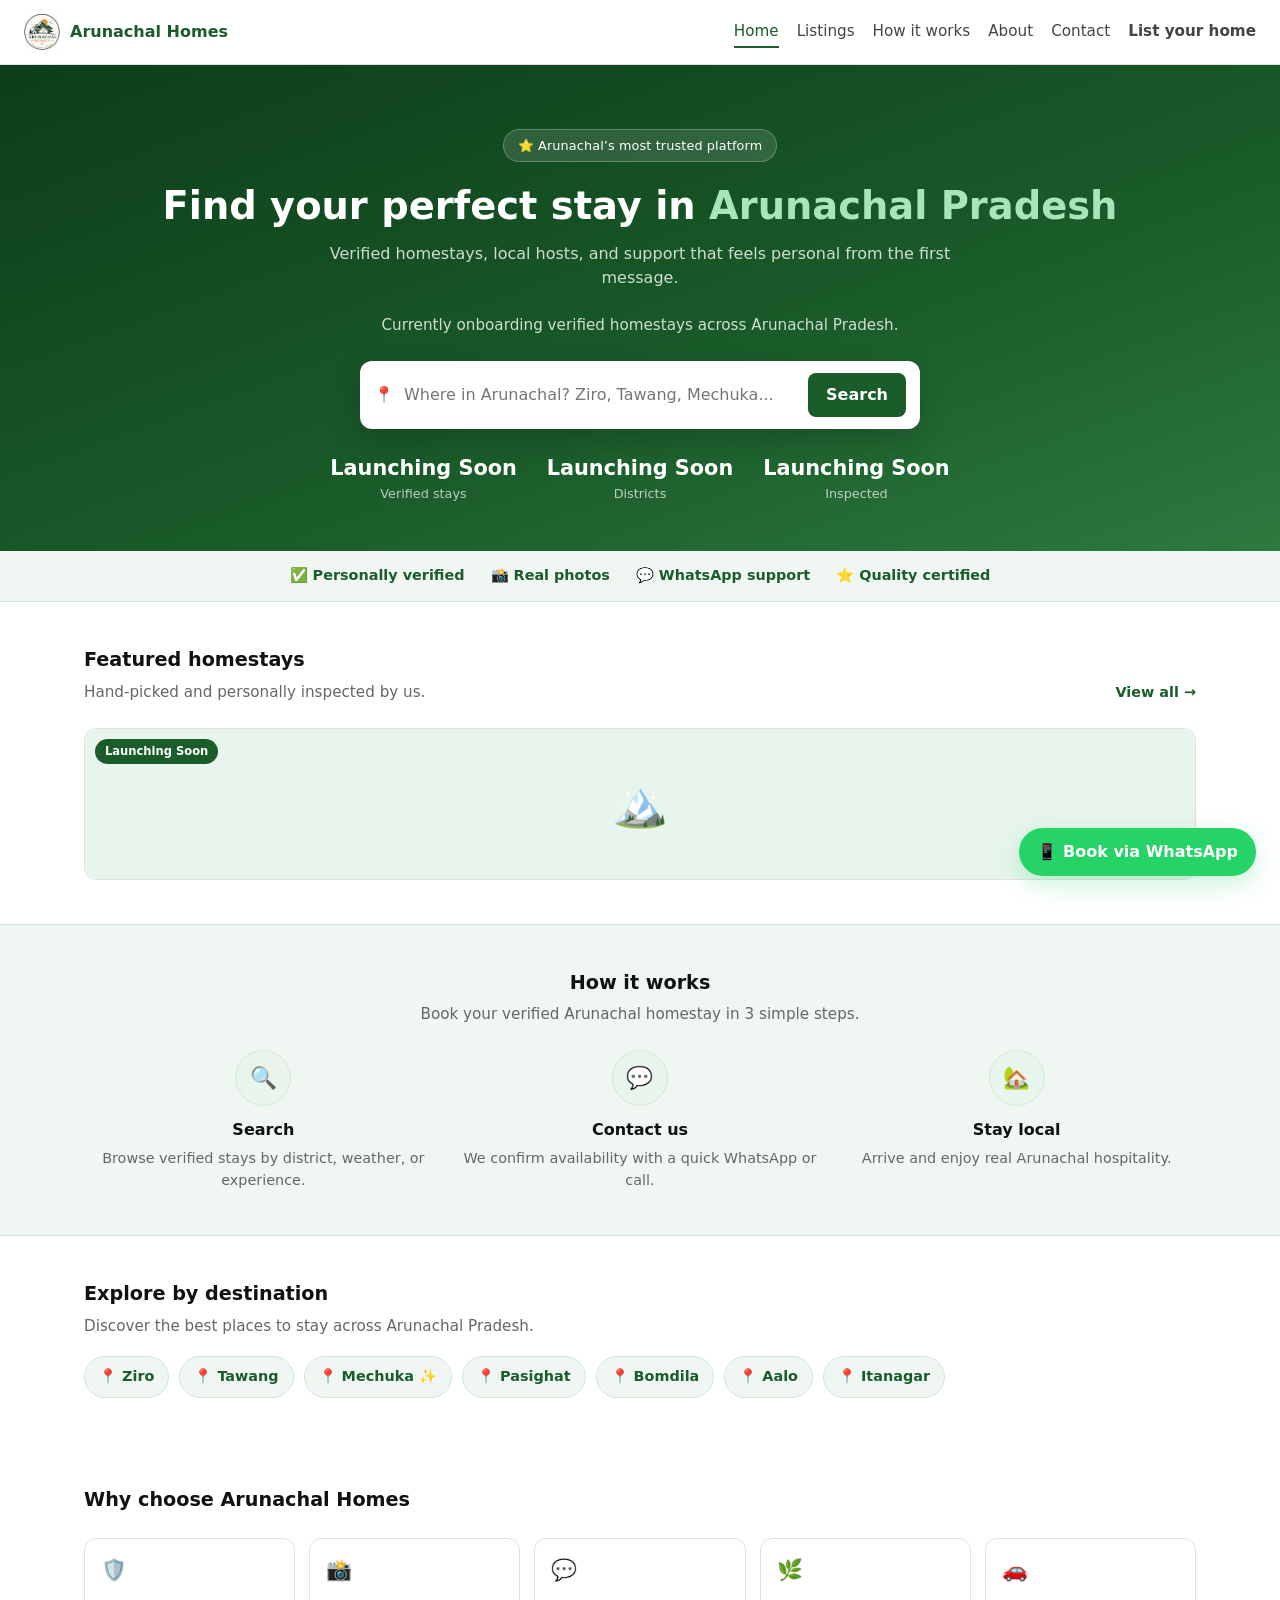
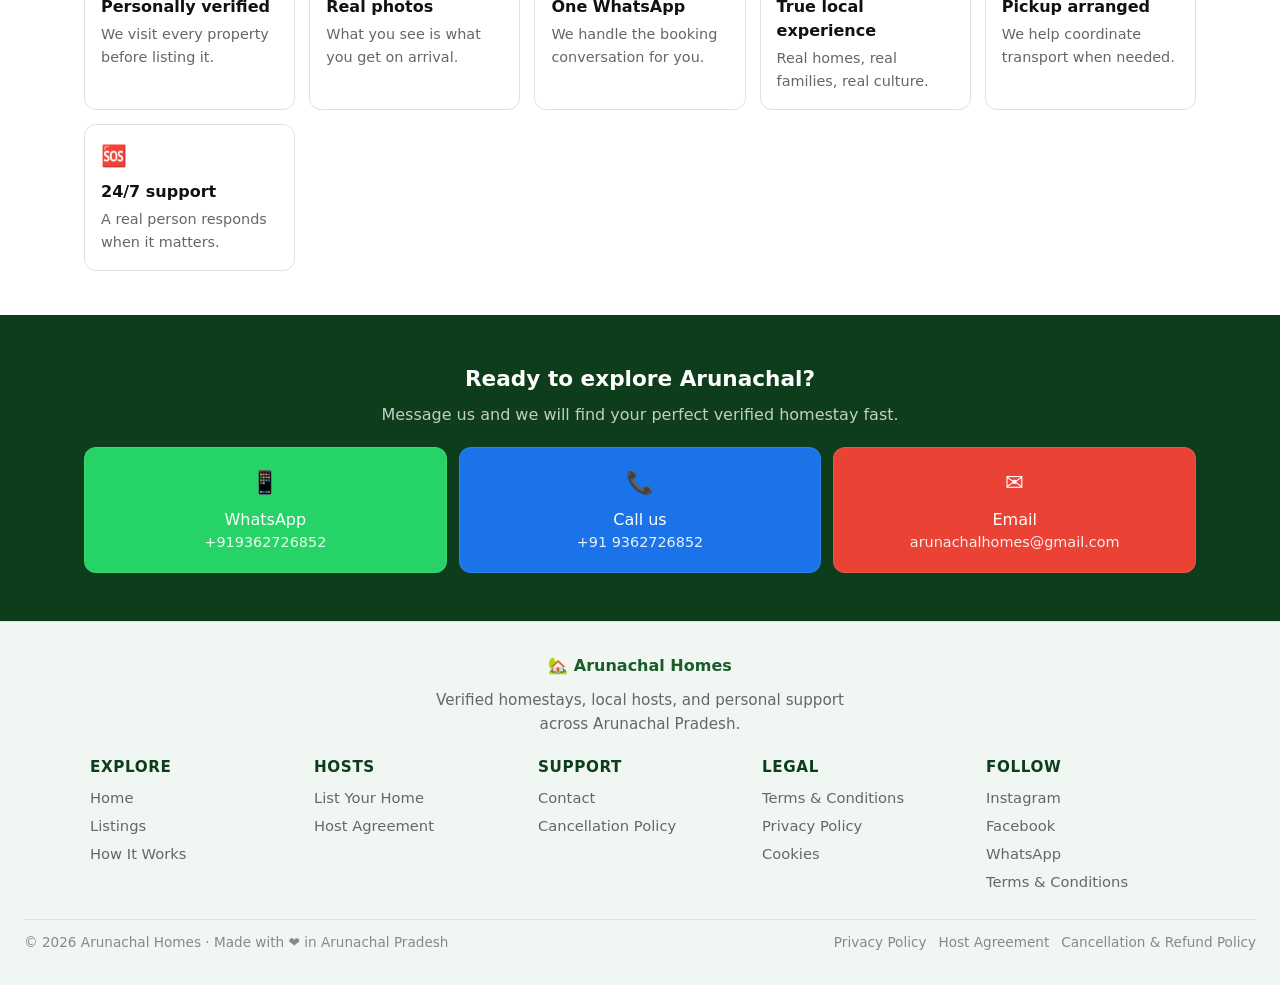
==== index.html @ 608768ac "added static files" ====
<!DOCTYPE html>
<html lang="en">
  <head>
    <meta charset="UTF-8" />
    <meta name="viewport" content="width=device-width, initial-scale=1.0" />
    <title>Arunachal Homes | Verified Homestays</title>
    <meta name="description" content="Find verified homestays across Arunachal Pradesh with real local support." />
    <link rel="stylesheet" href="css/styles.css" />
  </head>
  <body>
    <header class="site-header">
      <a class="nav-logo" href="index.html">
        <img src="assets/icons/logo.jpeg" alt="Arunachal Homes logo" />
        <span>Arunachal Homes</span>
      </a>
      <button class="mobile-nav-toggle" aria-label="Toggle navigation">☰</button>
      <nav class="nav-links">
        <a href="index.html" data-nav-link="home">Home</a>
        <a href="pages/listings.html" data-nav-link="listings">Listings</a>
        <a href="pages/how-it-works.html" data-nav-link="how-it-works">How it works</a>
        <a href="pages/about.html" data-nav-link="about">About</a>
        <a href="pages/contact.html" data-nav-link="contact">Contact</a>
        <a href="pages/list-your-home.html" class="nav-cta">List your home</a>
      </nav>
    </header>

    <button class="float-wa" type="button" onclick="window.open('https://wa.me/9362726852', '_blank', 'noopener,noreferrer')">📱 Book via WhatsApp</button>

    <main>
      <section class="hero">
        <div class="container">
          <div class="hero-badge">⭐ Arunachal’s most trusted platform</div>
          <h1>Find your perfect stay in <span>Arunachal Pradesh</span></h1>
          <p class="hero-tag">Verified homestays, local hosts, and support that feels personal from the first message.</p>
          <p class="hero-tag" style="margin-top:8px; font-size:0.95rem;">Currently onboarding verified homestays across Arunachal Pradesh.</p>
          <div class="hero-search">
            <span>📍</span>
            <input type="text" placeholder="Where in Arunachal? Ziro, Tawang, Mechuka..." />
            <button onclick="window.location.href='pages/listings.html'">Search</button>
          </div>
          <div class="hero-stats">
            <div>
              <div class="hstat-num">Launching Soon</div>
              <div class="hstat-label">Verified stays</div>
            </div>
            <div>
              <div class="hstat-num">Launching Soon</div>
              <div class="hstat-label">Districts</div>
            </div>
            <div>
              <div class="hstat-num">Launching Soon</div>
              <div class="hstat-label">Inspected</div>
            </div>
          </div>
        </div>
      </section>

      <div class="trust-bar">
        <span>✅ Personally verified</span>
        <span>📸 Real photos</span>
        <span>💬 WhatsApp support</span>
        <span>⭐ Quality certified</span>
      </div>

      <section class="section">
        <div class="container">
          <div class="section-head">
            <div>
              <div class="section-title">Featured homestays</div>
              <div class="section-sub">Hand-picked and personally inspected by us.</div>
            </div>
            <a class="section-link" href="pages/listings.html">View all →</a>
          </div>
          <div class="listings-grid">
            <article class="listing-card">
              <div class="listing-image">🏔️<div class="listing-badge">Launching Soon</div>
              <!-- <div class="listing-price">₹1,200/night</div></div>
              <div class="listing-body">
                <div class="listing-name">Ziro Homestay</div> -->
                <!-- <div class="listing-loc">📍 Ziro, Lower Subansiri</div>
                <div class="listing-tags"><span class="listing-tag">Mountain view</span><span class="listing-tag">Meals</span><span class="listing-tag">Double bed</span></div>
                <div class="listing-footer"><div class="listing-rating">⭐ 4.8 (12)</div><button class="wa-btn">WhatsApp</button></div> -->
              </div>
            </article>
            <!-- ***  As you List homestays , open the remaining Cards ***  -->
            <!-- <article class="listing-card">
              <div class="listing-image">🛕<div class="listing-badge">Verified</div><div class="listing-price">₹1,500/night</div></div>
              <div class="listing-body">
                <div class="listing-name">Tawang Heritage Stay</div>
                <div class="listing-loc">📍 Tawang</div>
                <div class="listing-tags"><span class="listing-tag">Monastery view</span><span class="listing-tag">Local cuisine</span></div>
                <div class="listing-footer"><div class="listing-rating">⭐ 4.9 (8)</div><button class="wa-btn">WhatsApp</button></div>
              </div>
            </article>
            <article class="listing-card">
              <div class="listing-image">🌿<div class="listing-badge">Verified</div><div class="listing-price">₹900/night</div></div>
              <div class="listing-body">
                <div class="listing-name">Mechuka Heaven Stay</div>
                <div class="listing-loc">📍 Mechuka, West Siang</div>
                <div class="listing-tags"><span class="listing-tag">Heaven scenery</span><span class="listing-tag">Snow possible</span><span class="listing-tag">Floor sleeping</span></div>
                <div class="listing-footer"><div class="listing-rating">⭐ 5.0 (4)</div><button class="wa-btn">WhatsApp</button></div>
              </div>
            </article> -->
          </div>
        </div>
      </section>

      <section class="how-section">
        <div class="container">
          <div class="section-head" style="justify-content:center; text-align:center;">
            <div>
              <div class="section-title">How it works</div>
              <div class="section-sub">Book your verified Arunachal homestay in 3 simple steps.</div>
            </div>
          </div>
          <div class="how-steps">
            <div class="how-step">
              <div class="how-icon">🔍</div>
              <div class="how-title">Search</div>
              <div class="how-desc">Browse verified stays by district, weather, or experience.</div>
            </div>
            <div class="how-step">
              <div class="how-icon">💬</div>
              <div class="how-title">Contact us</div>
              <div class="how-desc">We confirm availability with a quick WhatsApp or call.</div>
            </div>
            <div class="how-step">
              <div class="how-icon">🏡</div>
              <div class="how-title">Stay local</div>
              <div class="how-desc">Arrive and enjoy real Arunachal hospitality.</div>
            </div>
          </div>
        </div>
      </section>

      <section class="section">
        <div class="container">
          <div class="section-title">Explore by destination</div>
          <div class="section-sub">Discover the best places to stay across Arunachal Pradesh.</div>
          <div class="dest-pills">
            <a class="dest-pill" href="pages/listings.html">📍 Ziro</a>
            <a class="dest-pill" href="pages/listings.html">📍 Tawang</a>
            <a class="dest-pill" href="pages/listings.html">📍 Mechuka ✨</a>
            <a class="dest-pill" href="pages/listings.html">📍 Pasighat</a>
            <a class="dest-pill" href="pages/listings.html">📍 Bomdila</a>
            <a class="dest-pill" href="pages/listings.html">📍 Aalo</a>
            <a class="dest-pill" href="pages/listings.html">📍 Itanagar</a>
          </div>
        </div>
      </section>

      <section class="section">
        <div class="container">
          <div class="section-title">Why choose Arunachal Homes</div>
          <div class="why-grid">
            <div class="why-card"><div class="why-icon">🛡️</div><div class="why-title">Personally verified</div><div class="why-desc">We visit every property before listing it.</div></div>
            <div class="why-card"><div class="why-icon">📸</div><div class="why-title">Real photos</div><div class="why-desc">What you see is what you get on arrival.</div></div>
            <div class="why-card"><div class="why-icon">💬</div><div class="why-title">One WhatsApp</div><div class="why-desc">We handle the booking conversation for you.</div></div>
            <div class="why-card"><div class="why-icon">🌿</div><div class="why-title">True local experience</div><div class="why-desc">Real homes, real families, real culture.</div></div>
            <div class="why-card"><div class="why-icon">🚗</div><div class="why-title">Pickup arranged</div><div class="why-desc">We help coordinate transport when needed.</div></div>
            <div class="why-card"><div class="why-icon">🆘</div><div class="why-title">24/7 support</div><div class="why-desc">A real person responds when it matters.</div></div>
          </div>
        </div>
      </section>

      <section class="contact-cta">
        <div class="container">
          <h2>Ready to explore Arunachal?</h2>
          <p>Message us and we will find your perfect verified homestay fast.</p>
          <div class="contact-grid">
            <div class="contact-card wa"><div class="contact-icon">📱</div><div class="contact-name">WhatsApp</div><div class="contact-handle">+919362726852</div></div>
            <div class="contact-card call"><div class="contact-icon">📞</div><div class="contact-name">Call us</div><div class="contact-handle">+91 9362726852</div></div>
            <div class="contact-card email"><div class="contact-icon">✉️</div><div class="contact-name">Email</div><div class="contact-handle">arunachalhomes@gmail.com</div></div>
          </div>
        </div>
      </section>
    </main>

    <footer class="site-footer">
      <div class="footer-brand">
        <div class="footer-logo">🏡 Arunachal Homes</div>
        <p>Verified homestays, local hosts, and personal support across Arunachal Pradesh.</p>
      </div>
      <div class="footer-columns">
        <div class="footer-column">
          <h4>Explore</h4>
          <a href="index.html">Home</a>
          <a href="pages/listings.html">Listings</a>
          <a href="pages/how-it-works.html">How It Works</a>
        </div>
        <div class="footer-column">
          <h4>Hosts</h4>
          <a id="white-Text" href="pages/list-your-home.html">List Your Home</a>
          <a href="pages/terms-and-conditions.html#host-agreement">Host Agreement</a>
        </div>
        <div class="footer-column">
          <h4>Support</h4>
          <a href="pages/contact.html">Contact</a>
          <a href="pages/terms-and-conditions.html#cancellation-refund-policy">Cancellation Policy</a>
        </div>
        <div class="footer-column">
          <h4>Legal</h4>
          <a href="pages/terms-and-conditions.html#terms-and-conditions">Terms &amp; Conditions</a>
          <a href="pages/terms-and-conditions.html#privacy-policy">Privacy Policy</a>
          <a href="pages/terms-and-conditions.html#cookie-policy">Cookies</a>
        </div>
        <div class="footer-column">
          <h4>Follow</h4>
          <a href="https://www.instagram.com/arunachal_home/" target="_blank" rel="noopener noreferrer">Instagram</a>
          <a href="https://www.facebook.com/profile.php?id=61591777850166" target="_blank" rel="noopener noreferrer">Facebook</a>
          <a href="https://wa.me/9362726852" target="_blank" rel="noopener noreferrer">WhatsApp</a>
          <a href="pages/terms-and-conditions.html#terms-and-conditions">Terms &amp; Conditions</a>
        </div>
      </div>
      <div class="footer-bottom">
        <div class="footer-copy">© 2026 Arunachal Homes · Made with ❤️ in Arunachal Pradesh</div>
        <div class="footer-legal-links">
          <a href="pages/terms-and-conditions.html#privacy-policy">Privacy Policy</a>
          <a href="pages/terms-and-conditions.html#host-agreement">Host Agreement</a>
          <a href="pages/terms-and-conditions.html#cancellation-refund-policy">Cancellation &amp; Refund Policy</a>
        </div>
      </div>
    </footer>

    <script src="js/main.js"></script>
  </body>
</html>
---- css/styles.css ----
:root {
  --green: #1a5c2a;
  --green-dark: #0d3d1a;
  --green-light: #f0f7f2;
  --green-mid: #e8f5ec;
  --green-border: #d0e8d6;
  --white: #fff;
  --gray: #666;
  --gray-light: #f8f8f8;
  --border: #e0e0e0;
  --wa: #25d366;
  --blue: #1a73e8;
  --red: #ea4335;
}

* { box-sizing: border-box; margin: 0; padding: 0; }
body {
  font-family: system-ui, -apple-system, BlinkMacSystemFont, "Segoe UI", sans-serif;
  color: #111;
  background: var(--white);
  line-height: 1.5;
}
a { color: inherit; text-decoration: none; }
img { max-width: 100%; display: block; }
button, input, select, textarea { font: inherit; }

.container { max-width: 1160px; margin: 0 auto; padding: 0 24px; }

.site-header {
  position: sticky;
  top: 0;
  z-index: 100;
  display: flex;
  justify-content: space-between;
  align-items: center;
  padding: 14px 24px;
  background: var(--white);
  border-bottom: 1px solid var(--border);
}
.nav-logo {
  display: flex;
  align-items: center;
  gap: 10px;
  font-size: 1rem;
  font-weight: 600;
  color: var(--green);
}
.nav-logo img { width: 36px; height: 36px; }
.nav-links {
  display: flex;
  align-items: center;
  gap: 18px;
}
.nav-links a {
  padding: 4px 0;
  font-size: 0.95rem;
  color: #444;
  border-bottom: 2px solid transparent;
  transition: all 0.2s ease;
}
.nav-links a:hover,
.nav-links a.active {
  color: var(--green);
  border-bottom-color: var(--green);
}
.nav-cta {
  /* background: var(--green); */
  color: var(--white);
  border: none;
  border-radius: 8px;
  padding: 8px 16px;
  font-weight: 600;
  cursor: pointer;
}
.nav-cta:hover { background: var(--green-dark); }
.mobile-nav-toggle { display: none; background: transparent; border: none; font-size: 1.2rem; color: var(--green); cursor: pointer; }

.float-wa {
  position: fixed;
  bottom: 24px;
  right: 24px;
  z-index: 200;
  display: flex;
  align-items: center;
  gap: 8px;
  padding: 12px 18px;
  border: none;
  border-radius: 999px;
  background: var(--wa);
  color: var(--white);
  font-weight: 600;
  box-shadow: 0 8px 24px rgba(37, 211, 102, 0.25);
  cursor: pointer;
}
.float-wa:hover { background: #1da851; }

.hero {
  padding: 64px 24px 48px;
  text-align: center;
  background: linear-gradient(160deg, #0d3d1a 0%, #1a5c2a 60%, #2d7a3f 100%);
  color: var(--white);
}
.hero-badge {
  display: inline-flex;
  align-items: center;
  gap: 6px;
  margin-bottom: 20px;
  padding: 6px 14px;
  border: 1px solid rgba(255,255,255,0.25);
  border-radius: 999px;
  background: rgba(255,255,255,0.12);
  font-size: 0.8rem;
  letter-spacing: 0.01em;
}
.hero h1 {
  font-size: clamp(1.8rem, 3vw, 2.7rem);
  line-height: 1.25;
  margin-bottom: 12px;
  font-weight: 600;
}
.hero h1 span { color: #a8e6b8; }
.hero-tag { max-width: 680px; margin: 0 auto 24px; font-size: 1rem; color: rgba(255,255,255,0.8); }
.hero-search {
  display: flex;
  align-items: center;
  gap: 10px;
  max-width: 560px;
  margin: 0 auto 24px;
  padding: 12px 14px;
  background: var(--white);
  border-radius: 12px;
  box-shadow: 0 12px 30px rgba(0,0,0,0.16);
}
.hero-search input {
  flex: 1;
  border: none;
  outline: none;
  color: #111;
}
.hero-search button,
.primary-btn,
.submit-btn {
  border: none;
  border-radius: 8px;
  padding: 10px 18px;
  background: var(--green);
  color: var(--white);
  font-weight: 600;
  cursor: pointer;
}
.hero-search button:hover,
.primary-btn:hover,
.submit-btn:hover { background: var(--green-dark); }
.hero-stats {
  display: flex;
  justify-content: center;
  gap: 30px;
  flex-wrap: wrap;
}
.hstat-num { font-size: 1.3rem; font-weight: 600; }
.hstat-label { font-size: 0.8rem; color: rgba(255,255,255,0.7); }

.trust-bar {
  display: flex;
  justify-content: center;
  gap: 26px;
  flex-wrap: wrap;
  padding: 14px 24px;
  background: var(--green-light);
  border-bottom: 1px solid var(--green-border);
  color: var(--green);
  font-size: 0.9rem;
  font-weight: 600;
}

.section { padding: 44px 24px; }
.section-head { display: flex; justify-content: space-between; align-items: end; gap: 16px; margin-bottom: 24px; }
.section-title { font-size: 1.2rem; font-weight: 600; color: #111; }
.section-sub { margin-top: 6px; font-size: 0.95rem; color: var(--gray); }
.section-link { font-size: 0.9rem; color: var(--green); font-weight: 600; cursor: pointer; }

.listings-grid {
  display: grid;
  grid-template-columns: repeat(auto-fit, minmax(240px, 1fr));
  gap: 16px;
}
.listing-card {
  overflow: hidden;
  border: 1px solid var(--border);
  border-radius: 12px;
  background: var(--white);
  transition: transform 0.2s ease, border-color 0.2s ease;
}
.listing-card:hover {
  transform: translateY(-2px);
  border-color: var(--green);
}
.listing-image {
  position: relative;
  display: flex;
  align-items: center;
  justify-content: center;
  height: 150px;
  font-size: 2.8rem;
  background: var(--green-mid);
}
.listing-badge {
  position: absolute;
  top: 10px;
  left: 10px;
  padding: 4px 10px;
  border-radius: 999px;
  background: var(--green);
  color: var(--white);
  font-size: 0.72rem;
  font-weight: 600;
}
.listing-price {
  position: absolute;
  top: 10px;
  right: 10px;
  padding: 4px 10px;
  border-radius: 999px;
  background: rgba(255,255,255,0.95);
  color: var(--green);
  font-size: 0.8rem;
  font-weight: 600;
}
.listing-body { padding: 14px; }
.listing-name { font-weight: 600; margin-bottom: 4px; }
.listing-loc { font-size: 0.9rem; color: var(--gray); margin-bottom: 10px; }
.listing-tags { display: flex; gap: 6px; flex-wrap: wrap; margin-bottom: 12px; }
.listing-tag {
  padding: 3px 10px;
  border-radius: 999px;
  background: var(--green-light);
  color: var(--green);
  font-size: 0.75rem;
}
.listing-footer { display: flex; justify-content: space-between; align-items: center; }
.listing-rating { font-size: 0.9rem; color: #444; }
.wa-btn { border: none; border-radius: 8px; padding: 7px 12px; background: var(--wa); color: var(--white); font-weight: 600; cursor: pointer; }
.wa-btn:hover { background: #1da851; }

.how-section {
  padding: 44px 24px;
  background: var(--green-light);
  border-top: 1px solid var(--green-border);
  border-bottom: 1px solid var(--green-border);
}
.how-steps {
  display: grid;
  grid-template-columns: repeat(auto-fit, minmax(180px, 1fr));
  gap: 18px;
  margin-top: 24px;
}
.how-step { text-align: center; }
.how-icon {
  display: flex;
  align-items: center;
  justify-content: center;
  width: 56px;
  height: 56px;
  margin: 0 auto 12px;
  border-radius: 50%;
  background: var(--green-mid);
  color: var(--green);
  border: 1px solid var(--green-border);
  font-size: 1.35rem;
}
.how-title { font-weight: 600; margin-bottom: 6px; }
.how-desc { font-size: 0.9rem; color: var(--gray); }

.why-grid, .benefits-grid, .values-grid, .contact-cards, .social-grid {
  display: grid;
  grid-template-columns: repeat(auto-fit, minmax(180px, 1fr));
  gap: 14px;
  margin-top: 24px;
}
.why-card, .benefit-card, .value-card, .contact-info-card, .social-card {
  padding: 16px;
  border: 1px solid var(--border);
  border-radius: 12px;
  background: var(--white);
}
.why-icon, .benefit-icon, .value-icon, .contact-info-icon, .social-icon { margin-bottom: 8px; font-size: 1.3rem; color: var(--green); }
.why-title, .benefit-title, .value-title, .contact-info-name, .social-name { font-weight: 600; margin-bottom: 4px; }
.why-desc, .benefit-desc, .value-desc, .contact-info-handle, .social-handle { font-size: 0.9rem; color: var(--gray); line-height: 1.6; }

.dest-pills { display: flex; gap: 10px; flex-wrap: wrap; margin-top: 18px; }
.dest-pill {
  padding: 9px 14px;
  border-radius: 999px;
  background: var(--green-light);
  color: var(--green);
  border: 1px solid var(--green-border);
  font-size: 0.9rem;
  font-weight: 600;
}

.contact-cta {
  padding: 48px 24px;
  background: var(--green-dark);
  color: var(--white);
  text-align: center;
}
.contact-cta h2 { font-size: 1.35rem; margin-bottom: 8px; }
.contact-cta p { max-width: 620px; margin: 0 auto 20px; color: rgba(255,255,255,0.75); }
.contact-grid {
  display: grid;
  grid-template-columns: repeat(auto-fit, minmax(180px, 1fr));
  gap: 12px;
  margin-top: 18px;
}
.contact-card {
  padding: 18px;
  border-radius: 12px;
  border: 1px solid rgba(255,255,255,0.1);
  color: var(--white);
}
.contact-card.wa { background: var(--wa); }
.contact-card.call { background: var(--blue); }
.contact-card.email { background: var(--red); }
.contact-icon { font-size: 1.4rem; margin-bottom: 8px; }
.contact-handle { font-size: 0.9rem; opacity: 0.9; }

.page-hero {
  padding: 48px 24px;
  text-align: center;
  background: linear-gradient(160deg, #0d3d1a 0%, #1a5c2a 60%, #2d7a3f 100%);
  color: var(--white);
}
.page-hero h1 { font-size: clamp(1.7rem, 3vw, 2.2rem); margin-bottom: 10px; }
.page-hero p { max-width: 640px; margin: 0 auto; color: rgba(255,255,255,0.8); }

.page-content { padding: 40px 24px; }

.filters, .form-section, .inquiry-form, .details-card, .about-story, .guarantee-box {
  background: var(--green-light);
  border: 1px solid var(--green-border);
  border-radius: 14px;
  padding: 20px;
}
.filters-grid { display: grid; grid-template-columns: repeat(auto-fit, minmax(190px, 1fr)); gap: 12px; }
.filter-group label { display: block; margin-bottom: 6px; font-size: 0.85rem; color: var(--gray); font-weight: 600; }
.filter-group input,
.filter-group select,
.form-group input,
.form-group select,
.form-group textarea {
  width: 100%;
  padding: 10px 12px;
  border: 1px solid var(--border);
  border-radius: 8px;
  background: var(--white);
  color: #111;
}
.filter-tags { display: flex; gap: 8px; flex-wrap: wrap; margin-top: 12px; }
.filter-tag { padding: 6px 12px; border-radius: 999px; background: var(--white); border: 1px solid var(--border); color: var(--green); font-size: 0.82rem; font-weight: 600; cursor: pointer; }
.filter-tag.active { background: var(--green); color: var(--white); border-color: var(--green); }

.form-row { display: grid; grid-template-columns: repeat(2, minmax(0, 1fr)); gap: 12px; }
.form-group { margin-bottom: 12px; }
.form-group label { display: block; margin-bottom: 6px; font-weight: 600; font-size: 0.9rem; }
.form-group textarea { min-height: 110px; resize: vertical; }
.submit-btn { width: 100%; margin-top: 6px; }

.step-list { display: flex; flex-direction: column; gap: 16px; margin-top: 24px; }
.step-item { display: flex; gap: 14px; padding: 14px 0; border-bottom: 1px solid var(--border); }
.step-item:last-child { border-bottom: none; }
.step-number { display: flex; align-items: center; justify-content: center; width: 34px; height: 34px; border-radius: 50%; background: var(--green); color: var(--white); font-weight: 600; flex-shrink: 0; }
.step-body h3 { font-size: 1rem; margin-bottom: 4px; }
.step-body p { font-size: 0.95rem; color: var(--gray); }

.about-story p { margin-bottom: 14px; font-size: 0.98rem; color: #333; line-height: 1.75; }
.promise-box { margin-top: 24px; background: var(--green-dark); color: var(--white); text-align: center; }
.promise-box p { font-size: 1rem; line-height: 1.7; font-style: italic; }
.promise-box span { display: block; margin-top: 8px; color: rgba(255,255,255,0.72); }

.coming-soon-card {
  position: relative;
  overflow: hidden;
  display: grid;
  grid-template-columns: 1.05fr 1fr;
  gap: 30px 48px;
  margin-top: 36px;
  padding: 42px;
  border-radius: 24px;
  color: var(--white);
  background: linear-gradient(135deg, var(--green-dark), var(--green));
  box-shadow: 0 18px 50px rgba(20, 70, 51, 0.2);
}
.coming-soon-card::after {
  content: "";
  position: absolute;
  width: 240px;
  height: 240px;
  right: -80px;
  top: -110px;
  border: 44px solid rgba(255,255,255,0.06);
  border-radius: 50%;
}
.coming-soon-intro, .coming-soon-features, .coming-soon-note { position: relative; z-index: 1; }
.coming-soon-eyebrow {
  display: inline-block;
  margin-bottom: 12px;
  color: #d9ead2;
  font-size: 0.75rem;
  font-weight: 700;
  letter-spacing: 0.12em;
  text-transform: uppercase;
}
.coming-soon-intro h2 { margin: 0 0 10px; color: var(--white); font-size: clamp(2rem, 4vw, 3rem); }
.coming-soon-intro p { margin: 0; color: rgba(255,255,255,0.78); line-height: 1.7; }
.coming-soon-features {
  display: grid;
  grid-template-columns: 1fr 1fr;
  gap: 10px;
  margin: 0;
  padding: 0;
  list-style: none;
}
.coming-soon-features li {
  display: flex;
  align-items: center;
  gap: 10px;
  padding: 13px;
  border: 1px solid rgba(255,255,255,0.14);
  border-radius: 12px;
  background: rgba(255,255,255,0.08);
  font-size: 0.9rem;
}
.coming-soon-features li span {
  color: #b9dba9;
  font-size: 0.7rem;
  font-weight: 700;
}
.coming-soon-note {
  grid-column: 1 / -1;
  display: flex;
  align-items: center;
  gap: 12px;
  padding-top: 20px;
  border-top: 1px solid rgba(255,255,255,0.16);
}
.coming-soon-note span { color: #c9e7ba; font-size: 1.2rem; }
.coming-soon-note p { margin: 0; color: rgba(255,255,255,0.88); }

.site-footer {
  padding: 32px 24px;
  border-top: 1px solid var(--border);
  background: var(--green-light);
}
.site-footer .footer-brand {
  max-width: 420px;
  margin: 0 auto 20px;
  text-align: center;
}
.site-footer .footer-logo {
  display: inline-flex;
  align-items: center;
  gap: 8px;
  color: var(--green);
  font-weight: 600;
  margin-bottom: 10px;
}
.site-footer .footer-brand p {
  margin: 0;
  color: var(--gray);
  font-size: 0.95rem;
  line-height: 1.6;
}
.site-footer .footer-columns {
  display: grid;
  grid-template-columns: repeat(5, minmax(0, 1fr));
  gap: 20px;
  max-width: 1100px;
  margin: 0 auto 20px;
  text-align: left;
}
.site-footer .footer-column h4 {
  margin: 0 0 8px;
  color: var(--green-dark);
  font-size: 0.95rem;
  text-transform: uppercase;
  letter-spacing: 0.04em;
}
.site-footer .footer-column a {
  display: block;
  margin-bottom: 6px;
  color: var(--gray);
  font-size: 0.92rem;
  text-decoration: none;
}
.site-footer .footer-column a:hover {
  color: var(--green);
}
.site-footer .footer-bottom {
  display: flex;
  justify-content: space-between;
  align-items: center;
  gap: 16px;
  flex-wrap: wrap;
  margin-top: 16px;
  padding-top: 12px;
  border-top: 1px solid rgba(0, 0, 0, 0.08);
  font-size: 0.85rem;
  color: #888;
}
.site-footer .footer-legal-links {
  display: flex;
  gap: 12px;
  flex-wrap: wrap;
}
.site-footer .footer-legal-links a {
  color: #888;
  text-decoration: none;
}

@media (max-width: 768px) {
  .site-header { padding: 12px 16px; flex-wrap: wrap; }
  .mobile-nav-toggle { display: inline-flex; }
  .nav-links {
    display: none;
    width: 100%;
    flex-direction: column;
    align-items: flex-start;
    padding-top: 8px;
    gap: 10px;
  }
  .nav-links.open { display: flex; }
  .nav-cta { width: 100%; text-align: center; }
  .hero-search { flex-direction: column; align-items: stretch; }
  .hero-search button { width: 100%; }
  .section { padding: 34px 16px; }
  .section-head { flex-direction: column; align-items: flex-start; }
  .listings-grid { grid-template-columns: 1fr; }
  .how-steps, .why-grid, .benefits-grid, .values-grid, .contact-cards, .social-grid, .contact-grid, .filters-grid { grid-template-columns: 1fr; }
  .site-footer .footer-columns { grid-template-columns: 1fr 1fr; }
  .form-row { grid-template-columns: 1fr; }
  .coming-soon-card { grid-template-columns: 1fr; padding: 30px 24px; }
  .coming-soon-note { grid-column: 1; }
  .float-wa { left: 16px; right: 16px; justify-content: center; }
}

@media (max-width: 480px) {
  .hero { padding-top: 42px; }
  .page-hero { padding: 36px 16px; }
  .page-content { padding: 32px 16px; }
  .container { padding: 0 16px; }
  .trust-bar { gap: 14px; padding: 12px 16px; }
  .coming-soon-features { grid-template-columns: 1fr; }
}

.white-Text {
  text-decoration-color: var(--white);
}
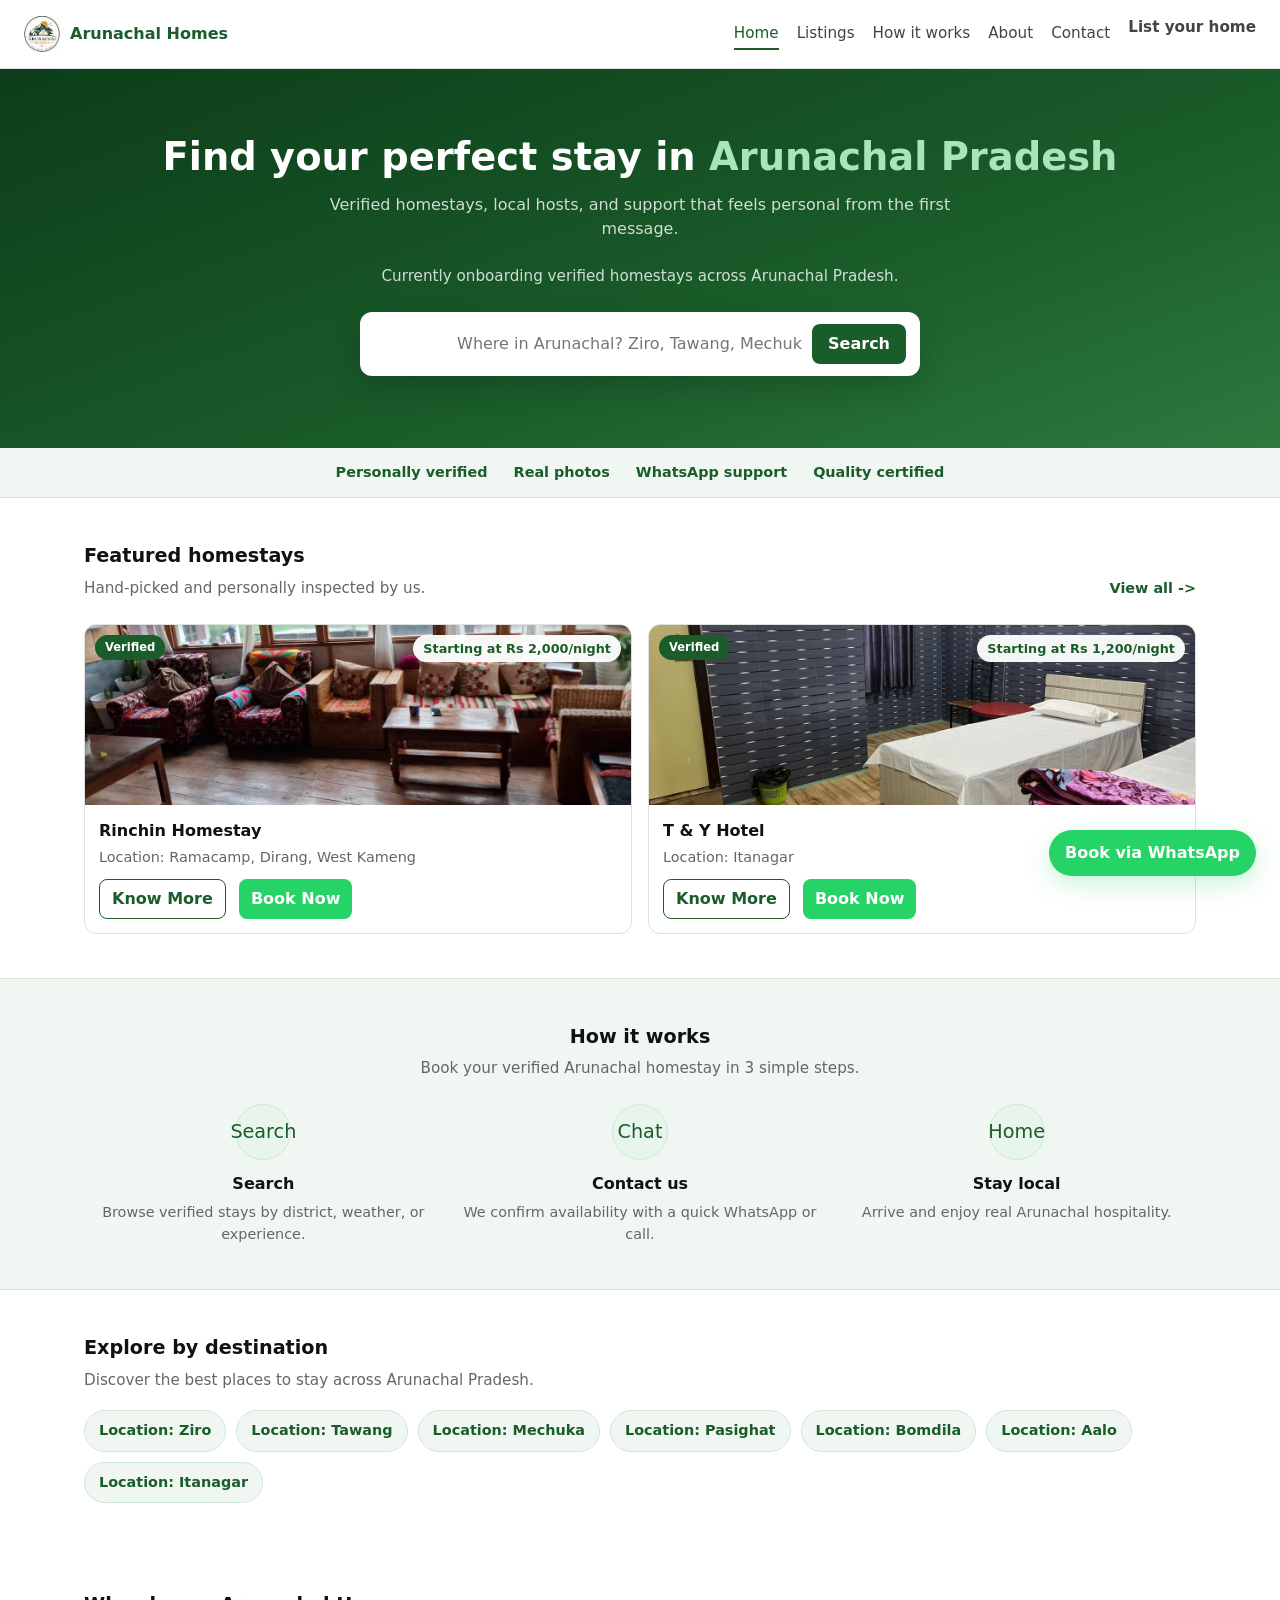
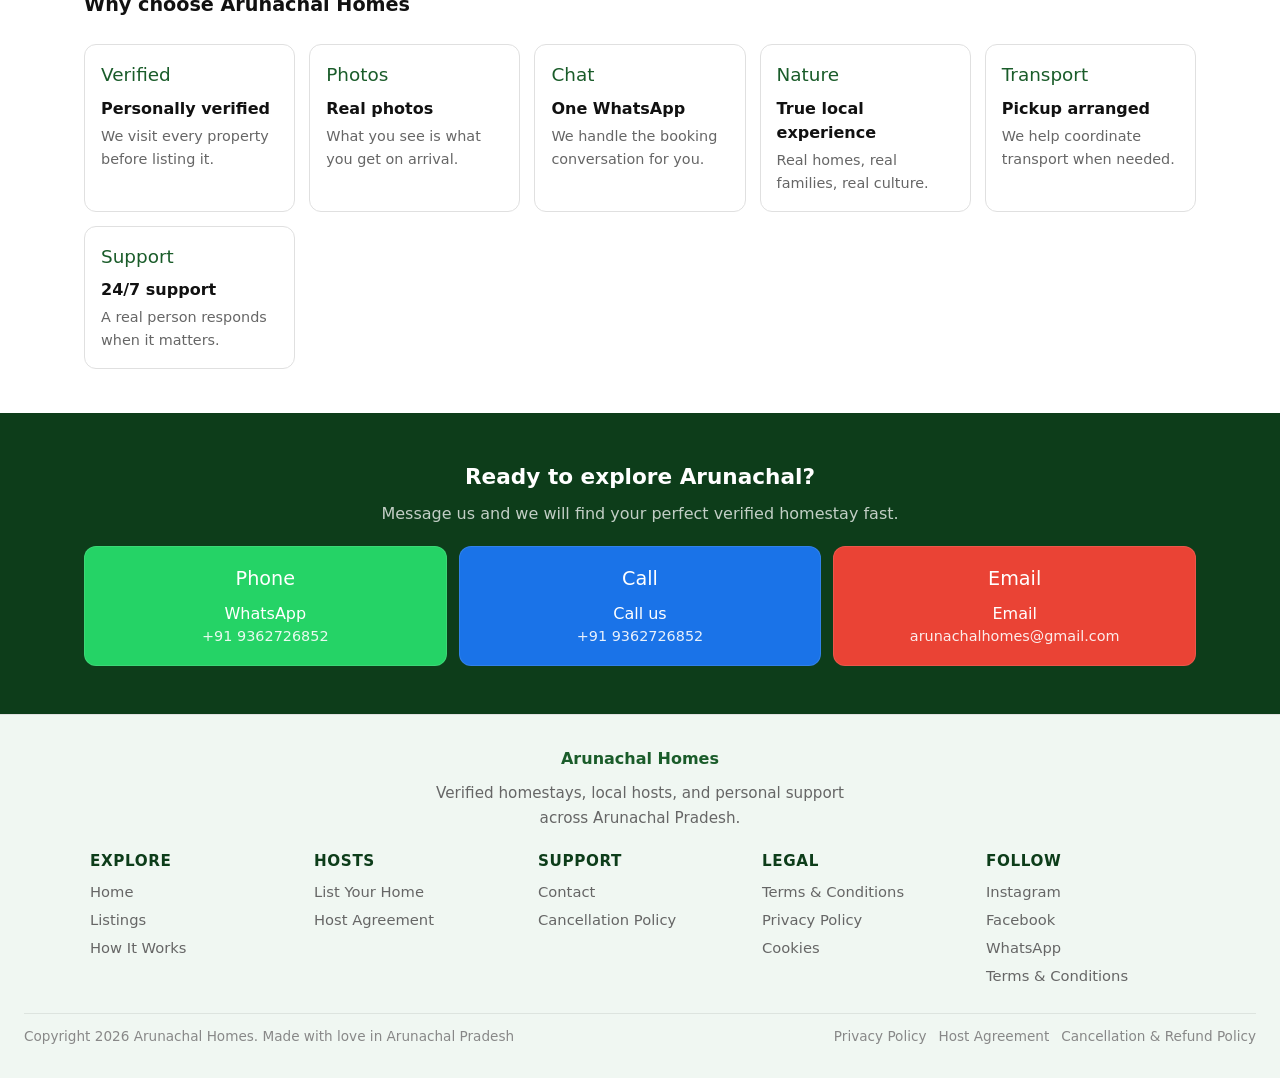
==== commit 3948fdd2: "2 hotels listed" ====
--- a/index.html
+++ b/index.html
@@ -1,10 +1,25 @@
-<!DOCTYPE html>
+﻿<!DOCTYPE html>
 <html lang="en">
   <head>
     <meta charset="UTF-8" />
     <meta name="viewport" content="width=device-width, initial-scale=1.0" />
-    <title>Arunachal Homes | Verified Homestays</title>
-    <meta name="description" content="Find verified homestays across Arunachal Pradesh with real local support." />
+    <title>Arunachal Homes | Verified Homestays in Arunachal Pradesh</title>
+    <meta name="description" content="Book verified homestays and hotels across Arunachal Pradesh with real photos, local support, and WhatsApp booking help." />
+    <link rel="canonical" href="https://arunachalhomes.com/" />
+    <link rel="icon" href="assets/favicon-package/favicon.ico" sizes="any" />
+    <link rel="icon" type="image/png" sizes="512x512" href="assets/favicon-package/icon-512.png" />
+    <link rel="apple-touch-icon" href="assets/favicon-package/apple-touch-icon.png" />
+    <link rel="manifest" href="assets/favicon-package/site.webmanifest" />
+    <meta property="og:site_name" content="Arunachal Homes" />
+    <meta property="og:type" content="website" />
+    <meta property="og:title" content="Arunachal Homes | Verified Homestays in Arunachal Pradesh" />
+    <meta property="og:description" content="Book verified homestays and hotels across Arunachal Pradesh with real photos, local support, and WhatsApp booking help." />
+    <meta property="og:url" content="https://arunachalhomes.com/" />
+    <meta property="og:image" content="https://arunachalhomes.com/assets/favicon-package/icon-512.png" />
+    <meta name="twitter:card" content="summary_large_image" />
+    <meta name="twitter:title" content="Arunachal Homes | Verified Homestays in Arunachal Pradesh" />
+    <meta name="twitter:description" content="Book verified homestays and hotels across Arunachal Pradesh with real photos, local support, and WhatsApp booking help." />
+    <meta name="twitter:image" content="https://arunachalhomes.com/assets/favicon-package/icon-512.png" />
     <link rel="stylesheet" href="css/styles.css" />
   </head>
   <body>
@@ -13,7 +28,7 @@
         <img src="assets/icons/logo.jpeg" alt="Arunachal Homes logo" />
         <span>Arunachal Homes</span>
       </a>
-      <button class="mobile-nav-toggle" aria-label="Toggle navigation">☰</button>
+      <button class="mobile-nav-toggle" aria-label="Toggle navigation">Menu</button>
       <nav class="nav-links">
         <a href="index.html" data-nav-link="home">Home</a>
         <a href="pages/listings.html" data-nav-link="listings">Listings</a>
@@ -24,21 +39,22 @@
       </nav>
     </header>
 
-    <button class="float-wa" type="button" onclick="window.open('https://wa.me/9362726852', '_blank', 'noopener,noreferrer')">📱 Book via WhatsApp</button>
+    <button class="float-wa" type="button" onclick="window.open('https://wa.me/9362726852', '_blank', 'noopener,noreferrer')">Book via WhatsApp</button>
 
     <main>
       <section class="hero">
         <div class="container">
-          <div class="hero-badge">⭐ Arunachal’s most trusted platform</div>
+          <!-- <div class="hero-badge">Arunachal's most trusted platform</div> -->
           <h1>Find your perfect stay in <span>Arunachal Pradesh</span></h1>
           <p class="hero-tag">Verified homestays, local hosts, and support that feels personal from the first message.</p>
           <p class="hero-tag" style="margin-top:8px; font-size:0.95rem;">Currently onboarding verified homestays across Arunachal Pradesh.</p>
           <div class="hero-search">
-            <span>📍</span>
+            <span>Location:</span>
             <input type="text" placeholder="Where in Arunachal? Ziro, Tawang, Mechuka..." />
             <button onclick="window.location.href='pages/listings.html'">Search</button>
           </div>
-          <div class="hero-stats">
+          <!-- later when many places and hotels then open it -->
+          <!-- <div class="hero-stats">
             <div>
               <div class="hstat-num">Launching Soon</div>
               <div class="hstat-label">Verified stays</div>
@@ -50,16 +66,16 @@
             <div>
               <div class="hstat-num">Launching Soon</div>
               <div class="hstat-label">Inspected</div>
-            </div>
+            </div> -->
           </div>
         </div>
       </section>
 
       <div class="trust-bar">
-        <span>✅ Personally verified</span>
-        <span>📸 Real photos</span>
-        <span>💬 WhatsApp support</span>
-        <span>⭐ Quality certified</span>
+        <span>Personally verified</span>
+        <span>Real photos</span>
+        <span>WhatsApp support</span>
+        <span>Quality certified</span>
       </div>
 
       <section class="section">
@@ -69,36 +85,43 @@
               <div class="section-title">Featured homestays</div>
               <div class="section-sub">Hand-picked and personally inspected by us.</div>
             </div>
-            <a class="section-link" href="pages/listings.html">View all →</a>
+            <a class="section-link" href="pages/listings.html">View all -></a>
           </div>
           <div class="listings-grid">
             <article class="listing-card">
-              <div class="listing-image">🏔️<div class="listing-badge">Launching Soon</div>
-              <!-- <div class="listing-price">₹1,200/night</div></div>
+              <div class="listing-image">
+                <img src="assets/Product-images/Rinchin-Homestay/WhatsApp Image 2026-07-17 at 11.02.43 PM.jpeg" alt="Rinchin Homestay in Dirang" />
+                <div class="listing-badge">Verified</div>
+                <div class="listing-price">Starting at Rs 2,000/night</div>
+              </div>
               <div class="listing-body">
-                <div class="listing-name">Ziro Homestay</div> -->
-                <!-- <div class="listing-loc">📍 Ziro, Lower Subansiri</div>
-                <div class="listing-tags"><span class="listing-tag">Mountain view</span><span class="listing-tag">Meals</span><span class="listing-tag">Double bed</span></div>
-                <div class="listing-footer"><div class="listing-rating">⭐ 4.8 (12)</div><button class="wa-btn">WhatsApp</button></div> -->
+                <div class="listing-name">Rinchin Homestay</div>
+                <div class="listing-loc">Location: Ramacamp, Dirang, West Kameng</div>
+                <a class="secondary-btn" href="pages/rinchin-homestay.html">Know More</a>
+                <button class="wa-btn" onclick="window.open('https://wa.me/9362726852', '_blank', 'noopener,noreferrer')">Book Now</button>
+              </div>
+            </article> 
+            <article class="listing-card">
+              <div class="listing-image">
+                <img src="assets/Product-images/ampi-Jam-Hotel/WhatsApp Image 2026-07-17 at 11.29.08 PM.jpeg" alt="T and Y Hotel in Itanagar" />
+                <div class="listing-badge">Verified</div>
+                <div class="listing-price">Starting at Rs 1,200/night</div>
+              </div>
+              <div class="listing-body">
+                <div class="listing-name">T & Y Hotel</div>
+                <div class="listing-loc">Location: Itanagar</div>
+                <a class="secondary-btn" href="pages/t-and-y-hotel.html">Know More</a>
+                <button class="wa-btn" onclick="window.open('https://wa.me/9362726852', '_blank', 'noopener,noreferrer')">Book Now</button>
               </div>
             </article>
-            <!-- ***  As you List homestays , open the remaining Cards ***  -->
+            <!-- ***  As you list homestays, open the remaining cards ***  -->
             <!-- <article class="listing-card">
-              <div class="listing-image">🛕<div class="listing-badge">Verified</div><div class="listing-price">₹1,500/night</div></div>
-              <div class="listing-body">
-                <div class="listing-name">Tawang Heritage Stay</div>
-                <div class="listing-loc">📍 Tawang</div>
-                <div class="listing-tags"><span class="listing-tag">Monastery view</span><span class="listing-tag">Local cuisine</span></div>
-                <div class="listing-footer"><div class="listing-rating">⭐ 4.9 (8)</div><button class="wa-btn">WhatsApp</button></div>
-              </div>
-            </article>
-            <article class="listing-card">
-              <div class="listing-image">🌿<div class="listing-badge">Verified</div><div class="listing-price">₹900/night</div></div>
+              <div class="listing-image">Nature<div class="listing-badge">Verified</div><div class="listing-price">Rs 900/night</div></div>
               <div class="listing-body">
                 <div class="listing-name">Mechuka Heaven Stay</div>
-                <div class="listing-loc">📍 Mechuka, West Siang</div>
+                <div class="listing-loc">Location: Mechuka, West Siang</div>
                 <div class="listing-tags"><span class="listing-tag">Heaven scenery</span><span class="listing-tag">Snow possible</span><span class="listing-tag">Floor sleeping</span></div>
-                <div class="listing-footer"><div class="listing-rating">⭐ 5.0 (4)</div><button class="wa-btn">WhatsApp</button></div>
+                <div class="listing-footer"><div class="listing-rating">5.0 (4)</div><button class="wa-btn">WhatsApp</button></div>
               </div>
             </article> -->
           </div>
@@ -115,17 +138,17 @@
           </div>
           <div class="how-steps">
             <div class="how-step">
-              <div class="how-icon">🔍</div>
+              <div class="how-icon">Search</div>
               <div class="how-title">Search</div>
               <div class="how-desc">Browse verified stays by district, weather, or experience.</div>
             </div>
             <div class="how-step">
-              <div class="how-icon">💬</div>
+              <div class="how-icon">Chat</div>
               <div class="how-title">Contact us</div>
               <div class="how-desc">We confirm availability with a quick WhatsApp or call.</div>
             </div>
             <div class="how-step">
-              <div class="how-icon">🏡</div>
+              <div class="how-icon">Home</div>
               <div class="how-title">Stay local</div>
               <div class="how-desc">Arrive and enjoy real Arunachal hospitality.</div>
             </div>
@@ -138,13 +161,13 @@
           <div class="section-title">Explore by destination</div>
           <div class="section-sub">Discover the best places to stay across Arunachal Pradesh.</div>
           <div class="dest-pills">
-            <a class="dest-pill" href="pages/listings.html">📍 Ziro</a>
-            <a class="dest-pill" href="pages/listings.html">📍 Tawang</a>
-            <a class="dest-pill" href="pages/listings.html">📍 Mechuka ✨</a>
-            <a class="dest-pill" href="pages/listings.html">📍 Pasighat</a>
-            <a class="dest-pill" href="pages/listings.html">📍 Bomdila</a>
-            <a class="dest-pill" href="pages/listings.html">📍 Aalo</a>
-            <a class="dest-pill" href="pages/listings.html">📍 Itanagar</a>
+            <a class="dest-pill" href="pages/listings.html">Location: Ziro</a>
+            <a class="dest-pill" href="pages/listings.html">Location: Tawang</a>
+            <a class="dest-pill" href="pages/listings.html">Location: Mechuka</a>
+            <a class="dest-pill" href="pages/listings.html">Location: Pasighat</a>
+            <a class="dest-pill" href="pages/listings.html">Location: Bomdila</a>
+            <a class="dest-pill" href="pages/listings.html">Location: Aalo</a>
+            <a class="dest-pill" href="pages/listings.html">Location: Itanagar</a>
           </div>
         </div>
       </section>
@@ -153,12 +176,12 @@
         <div class="container">
           <div class="section-title">Why choose Arunachal Homes</div>
           <div class="why-grid">
-            <div class="why-card"><div class="why-icon">🛡️</div><div class="why-title">Personally verified</div><div class="why-desc">We visit every property before listing it.</div></div>
-            <div class="why-card"><div class="why-icon">📸</div><div class="why-title">Real photos</div><div class="why-desc">What you see is what you get on arrival.</div></div>
-            <div class="why-card"><div class="why-icon">💬</div><div class="why-title">One WhatsApp</div><div class="why-desc">We handle the booking conversation for you.</div></div>
-            <div class="why-card"><div class="why-icon">🌿</div><div class="why-title">True local experience</div><div class="why-desc">Real homes, real families, real culture.</div></div>
-            <div class="why-card"><div class="why-icon">🚗</div><div class="why-title">Pickup arranged</div><div class="why-desc">We help coordinate transport when needed.</div></div>
-            <div class="why-card"><div class="why-icon">🆘</div><div class="why-title">24/7 support</div><div class="why-desc">A real person responds when it matters.</div></div>
+            <div class="why-card"><div class="why-icon">Verified</div><div class="why-title">Personally verified</div><div class="why-desc">We visit every property before listing it.</div></div>
+            <div class="why-card"><div class="why-icon">Photos</div><div class="why-title">Real photos</div><div class="why-desc">What you see is what you get on arrival.</div></div>
+            <div class="why-card"><div class="why-icon">Chat</div><div class="why-title">One WhatsApp</div><div class="why-desc">We handle the booking conversation for you.</div></div>
+            <div class="why-card"><div class="why-icon">Nature</div><div class="why-title">True local experience</div><div class="why-desc">Real homes, real families, real culture.</div></div>
+            <div class="why-card"><div class="why-icon">Transport</div><div class="why-title">Pickup arranged</div><div class="why-desc">We help coordinate transport when needed.</div></div>
+            <div class="why-card"><div class="why-icon">Support</div><div class="why-title">24/7 support</div><div class="why-desc">A real person responds when it matters.</div></div>
           </div>
         </div>
       </section>
@@ -168,9 +191,9 @@
           <h2>Ready to explore Arunachal?</h2>
           <p>Message us and we will find your perfect verified homestay fast.</p>
           <div class="contact-grid">
-            <div class="contact-card wa"><div class="contact-icon">📱</div><div class="contact-name">WhatsApp</div><div class="contact-handle">+919362726852</div></div>
-            <div class="contact-card call"><div class="contact-icon">📞</div><div class="contact-name">Call us</div><div class="contact-handle">+91 9362726852</div></div>
-            <div class="contact-card email"><div class="contact-icon">✉️</div><div class="contact-name">Email</div><div class="contact-handle">arunachalhomes@gmail.com</div></div>
+            <div class="contact-card wa"><div class="contact-icon">Phone</div><div class="contact-name">WhatsApp</div><div class="contact-handle">+91 9362726852</div></div>
+            <div class="contact-card call"><div class="contact-icon">Call</div><div class="contact-name">Call us</div><div class="contact-handle">+91 9362726852</div></div>
+            <div class="contact-card email"><div class="contact-icon">Email</div><div class="contact-name">Email</div><div class="contact-handle">arunachalhomes@gmail.com</div></div>
           </div>
         </div>
       </section>
@@ -178,7 +201,7 @@
 
     <footer class="site-footer">
       <div class="footer-brand">
-        <div class="footer-logo">🏡 Arunachal Homes</div>
+        <div class="footer-logo">Arunachal Homes</div>
         <p>Verified homestays, local hosts, and personal support across Arunachal Pradesh.</p>
       </div>
       <div class="footer-columns">
@@ -213,7 +236,7 @@
         </div>
       </div>
       <div class="footer-bottom">
-        <div class="footer-copy">© 2026 Arunachal Homes · Made with ❤️ in Arunachal Pradesh</div>
+        <div class="footer-copy">Copyright 2026 Arunachal Homes. Made with love in Arunachal Pradesh</div>
         <div class="footer-legal-links">
           <a href="pages/terms-and-conditions.html#privacy-policy">Privacy Policy</a>
           <a href="pages/terms-and-conditions.html#host-agreement">Host Agreement</a>
@@ -225,3 +248,4 @@
     <script src="js/main.js"></script>
   </body>
 </html>
+
--- a/css/styles.css
+++ b/css/styles.css
@@ -23,6 +23,10 @@
 a { color: inherit; text-decoration: none; }
 img { max-width: 100%; display: block; }
 button, input, select, textarea { font: inherit; }
+button, .primary-btn, .submit-btn, .wa-btn, .secondary-btn, .nav-cta, .filter-tag {
+  min-height: 40px;
+  line-height: 1.2;
+}
 
 .container { max-width: 1160px; margin: 0 auto; padding: 0 24px; }
 
@@ -64,16 +68,28 @@
   border-bottom-color: var(--green);
 }
 .nav-cta {
-  /* background: var(--green); */
+  background: var(--White);
   color: var(--white);
   border: none;
   border-radius: 8px;
-  padding: 8px 16px;
+  padding: 0px 0px;
   font-weight: 600;
   cursor: pointer;
 }
-.nav-cta:hover { background: var(--green-dark); }
-.mobile-nav-toggle { display: none; background: transparent; border: none; font-size: 1.2rem; color: var(--green); cursor: pointer; }
+.nav-cta:hover { background: var(--white); }
+.mobile-nav-toggle {
+  display: none;
+  align-items: center;
+  justify-content: center;
+  width: 42px;
+  height: 42px;
+  background: transparent;
+  border: 1px solid var(--border);
+  border-radius: 8px;
+  font-size: 1.2rem;
+  color: var(--green);
+  cursor: pointer;
+}
 
 .float-wa {
   position: fixed;
@@ -83,7 +99,8 @@
   display: flex;
   align-items: center;
   gap: 8px;
-  padding: 12px 18px;
+  min-height: 46px;
+  padding: 10px 16px;
   border: none;
   border-radius: 999px;
   background: var(--wa);
@@ -142,7 +159,7 @@
 .submit-btn {
   border: none;
   border-radius: 8px;
-  padding: 10px 18px;
+  padding: 10px 16px;
   background: var(--green);
   color: var(--white);
   font-weight: 600;
@@ -200,9 +217,14 @@
   display: flex;
   align-items: center;
   justify-content: center;
-  height: 150px;
-  font-size: 2.8rem;
+  height: 180px;
+  font-size: 2rem;
   background: var(--green-mid);
+}
+.listing-image img {
+  width: 100%;
+  height: 100%;
+  object-fit: cover;
 }
 .listing-badge {
   position: absolute;
@@ -239,8 +261,22 @@
 }
 .listing-footer { display: flex; justify-content: space-between; align-items: center; }
 .listing-rating { font-size: 0.9rem; color: #444; }
-.wa-btn { border: none; border-radius: 8px; padding: 7px 12px; background: var(--wa); color: var(--white); font-weight: 600; cursor: pointer; }
+.wa-btn { border: none; border-radius: 8px; padding: 9px 12px; background: var(--wa); color: var(--white); font-weight: 600; cursor: pointer; }
 .wa-btn:hover { background: #1da851; }
+.secondary-btn {
+  display: inline-flex;
+  align-items: center;
+  justify-content: center;
+  min-height: 40px;
+  margin-right: 8px;
+  padding: 9px 12px;
+  border: 1px solid var(--green);
+  border-radius: 8px;
+  color: var(--green);
+  font-weight: 600;
+  background: var(--white);
+}
+.secondary-btn:hover { background: var(--green-light); }
 
 .how-section {
   padding: 44px 24px;
@@ -266,7 +302,7 @@
   background: var(--green-mid);
   color: var(--green);
   border: 1px solid var(--green-border);
-  font-size: 1.35rem;
+  font-size: 1.2rem;
 }
 .how-title { font-weight: 600; margin-bottom: 6px; }
 .how-desc { font-size: 0.9rem; color: var(--gray); }
@@ -283,7 +319,7 @@
   border-radius: 12px;
   background: var(--white);
 }
-.why-icon, .benefit-icon, .value-icon, .contact-info-icon, .social-icon { margin-bottom: 8px; font-size: 1.3rem; color: var(--green); }
+.why-icon, .benefit-icon, .value-icon, .contact-info-icon, .social-icon { margin-bottom: 8px; font-size: 1.15rem; color: var(--green); }
 .why-title, .benefit-title, .value-title, .contact-info-name, .social-name { font-weight: 600; margin-bottom: 4px; }
 .why-desc, .benefit-desc, .value-desc, .contact-info-handle, .social-handle { font-size: 0.9rem; color: var(--gray); line-height: 1.6; }
 
@@ -321,7 +357,7 @@
 .contact-card.wa { background: var(--wa); }
 .contact-card.call { background: var(--blue); }
 .contact-card.email { background: var(--red); }
-.contact-icon { font-size: 1.4rem; margin-bottom: 8px; }
+.contact-icon { font-size: 1.2rem; margin-bottom: 8px; }
 .contact-handle { font-size: 0.9rem; opacity: 0.9; }
 
 .page-hero {
@@ -334,6 +370,69 @@
 .page-hero p { max-width: 640px; margin: 0 auto; color: rgba(255,255,255,0.8); }
 
 .page-content { padding: 40px 24px; }
+
+.property-layout {
+  display: grid;
+  grid-template-columns: minmax(0, 1.25fr) minmax(280px, 0.75fr);
+  gap: 24px;
+  align-items: start;
+}
+.property-gallery {
+  display: grid;
+  grid-template-columns: repeat(2, minmax(0, 1fr));
+  gap: 12px;
+}
+.property-gallery img {
+  width: 100%;
+  height: 190px;
+  object-fit: cover;
+  border: 1px solid var(--border);
+  border-radius: 10px;
+}
+.property-gallery img:first-child {
+  grid-column: 1 / -1;
+  height: 300px;
+}
+.property-panel,
+.property-info {
+  border: 1px solid var(--border);
+  border-radius: 12px;
+  padding: 22px;
+  background: var(--white);
+}
+.property-info {
+  margin-top: 24px;
+  background: var(--green-light);
+}
+.property-panel h2,
+.property-info h2 {
+  margin-bottom: 12px;
+  color: var(--green-dark);
+}
+.property-info p { margin-bottom: 12px; color: #333; }
+.property-list {
+  display: grid;
+  gap: 10px;
+  list-style: none;
+}
+.property-list li {
+  padding: 10px 12px;
+  border: 1px solid var(--green-border);
+  border-radius: 8px;
+  background: var(--green-light);
+}
+.property-actions {
+  display: flex;
+  flex-wrap: wrap;
+  gap: 10px;
+  margin-top: 18px;
+}
+.property-actions .wa-btn,
+.property-actions .secondary-btn {
+  min-height: 42px;
+  margin-right: 0;
+  padding: 10px 14px;
+}
 
 .filters, .form-section, .inquiry-form, .details-card, .about-story, .guarantee-box {
   background: var(--green-light);
@@ -356,7 +455,7 @@
   color: #111;
 }
 .filter-tags { display: flex; gap: 8px; flex-wrap: wrap; margin-top: 12px; }
-.filter-tag { padding: 6px 12px; border-radius: 999px; background: var(--white); border: 1px solid var(--border); color: var(--green); font-size: 0.82rem; font-weight: 600; cursor: pointer; }
+.filter-tag { padding: 8px 12px; border-radius: 999px; background: var(--white); border: 1px solid var(--border); color: var(--green); font-size: 0.82rem; font-weight: 600; cursor: pointer; }
 .filter-tag.active { background: var(--green); color: var(--white); border-color: var(--green); }
 
 .form-row { display: grid; grid-template-columns: repeat(2, minmax(0, 1fr)); gap: 12px; }
@@ -535,6 +634,10 @@
   .section { padding: 34px 16px; }
   .section-head { flex-direction: column; align-items: flex-start; }
   .listings-grid { grid-template-columns: 1fr; }
+  .property-layout { grid-template-columns: 1fr; }
+  .property-gallery { grid-template-columns: 1fr; }
+  .property-gallery img,
+  .property-gallery img:first-child { height: auto; aspect-ratio: 4 / 3; }
   .how-steps, .why-grid, .benefits-grid, .values-grid, .contact-cards, .social-grid, .contact-grid, .filters-grid { grid-template-columns: 1fr; }
   .site-footer .footer-columns { grid-template-columns: 1fr 1fr; }
   .form-row { grid-template-columns: 1fr; }
@@ -554,4 +657,4 @@
 
 .white-Text {
   text-decoration-color: var(--white);
-}+}
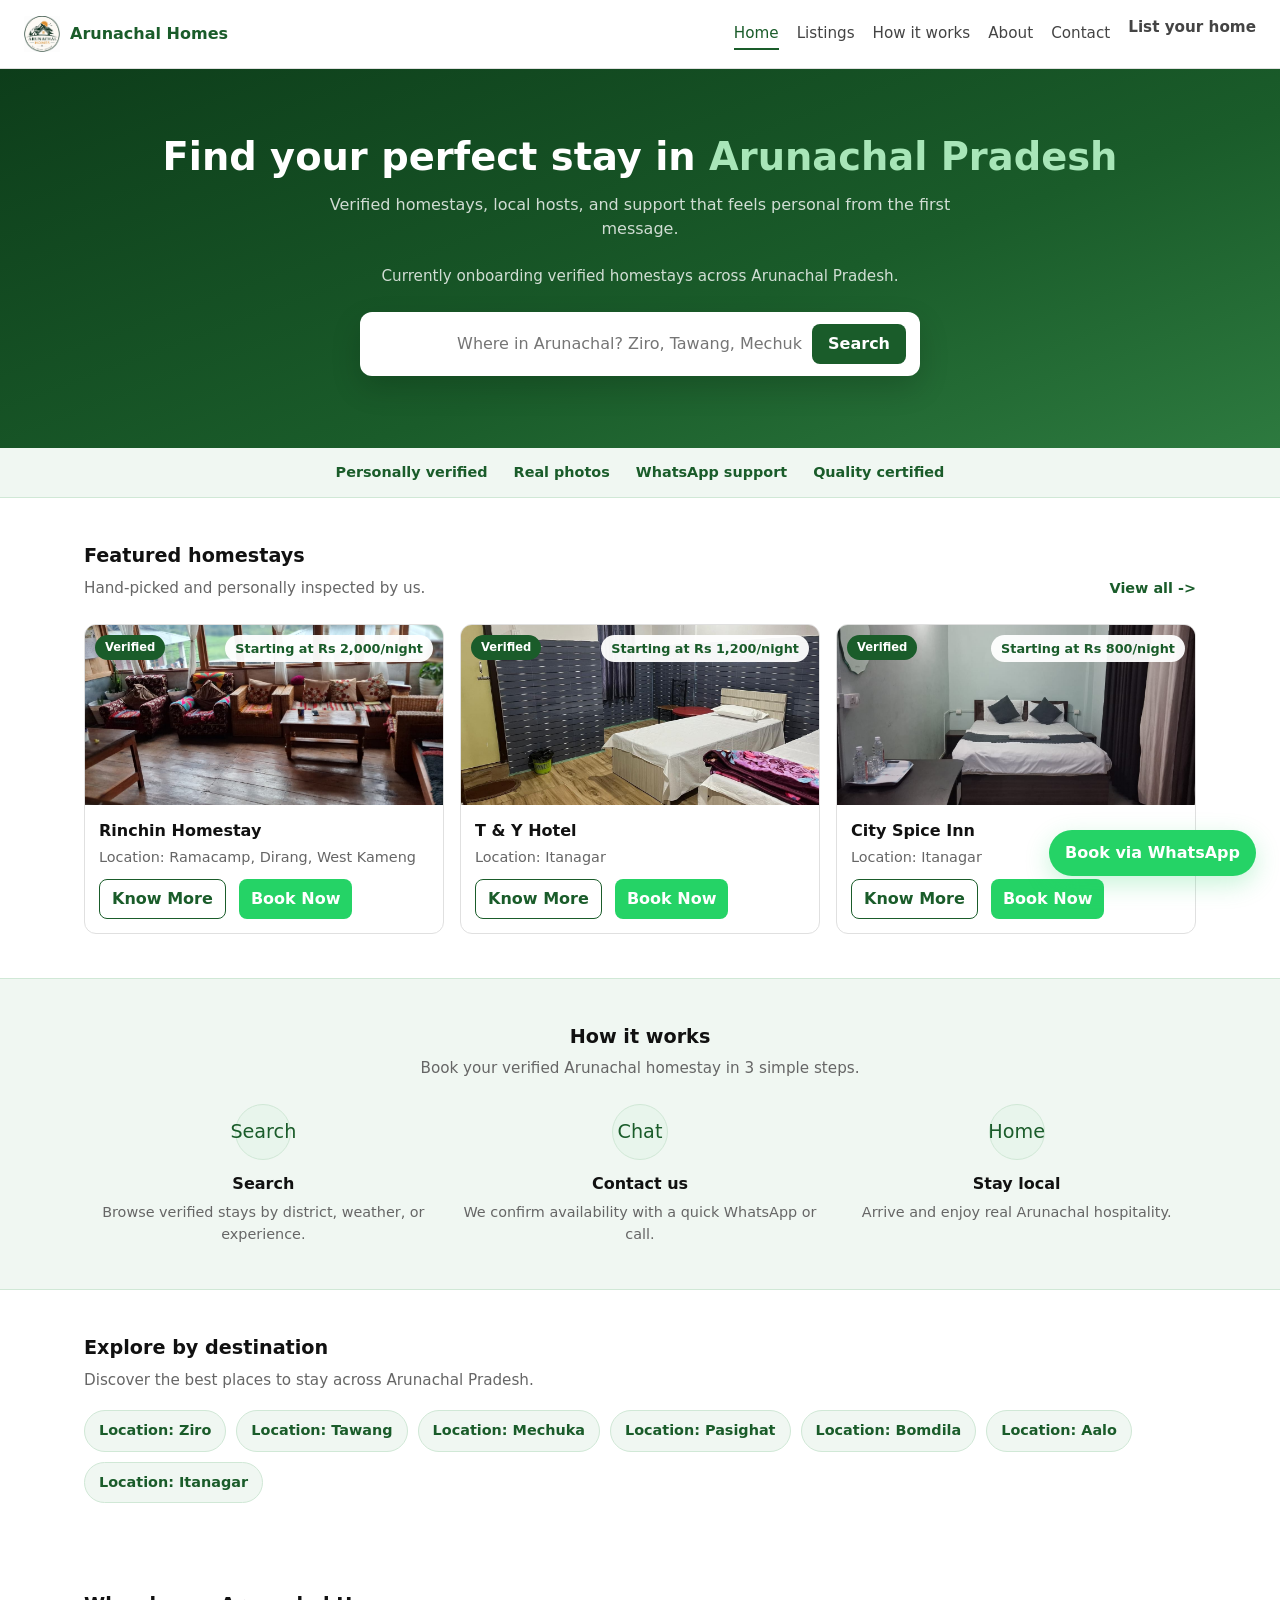
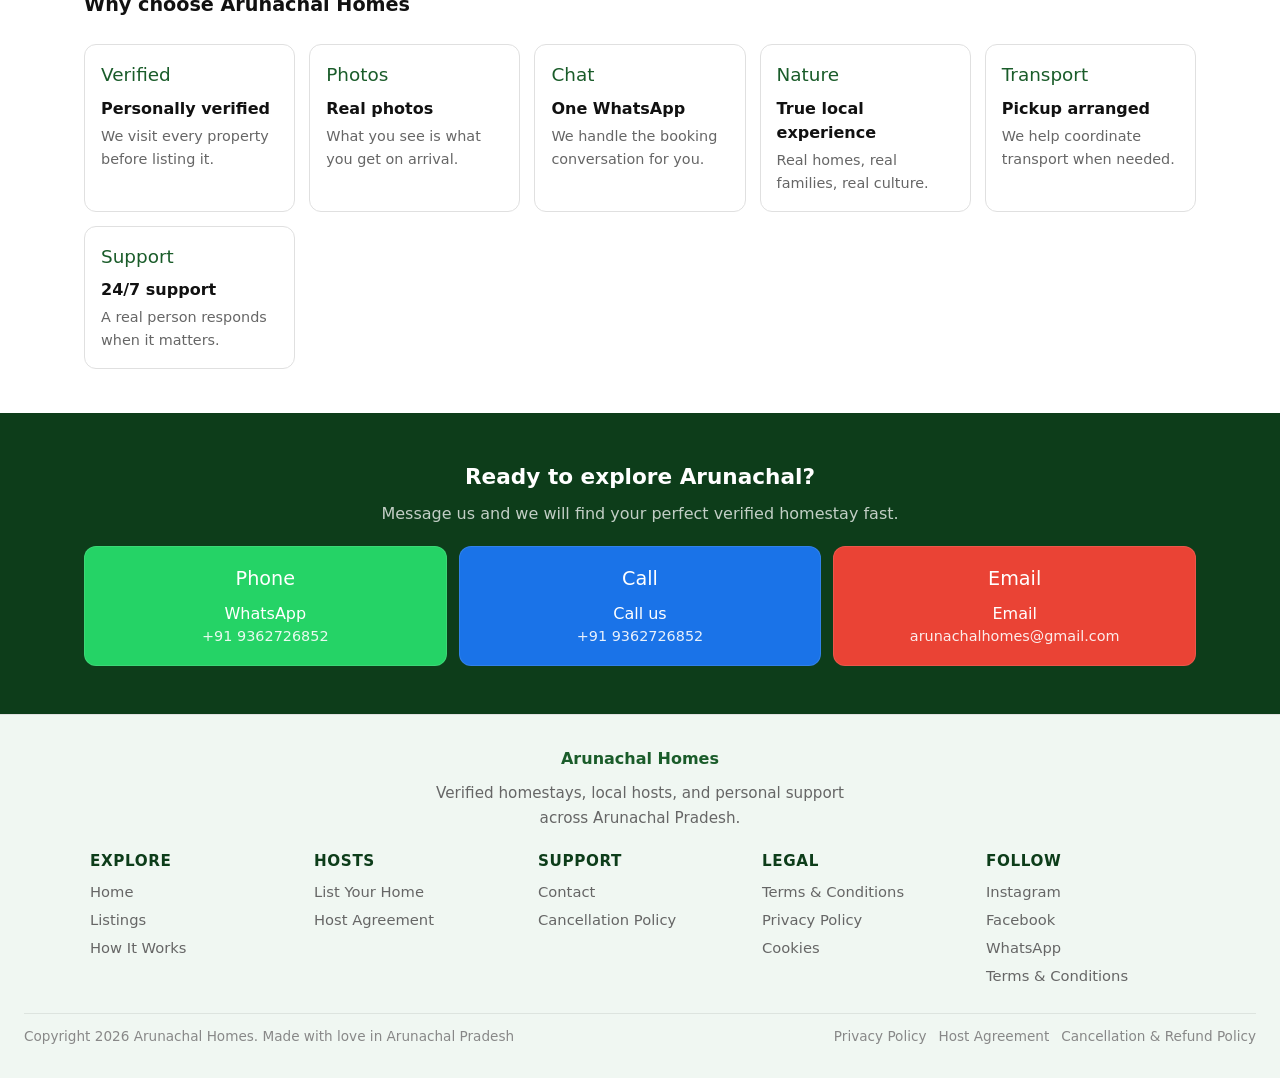
==== commit 5a9855ab: "added city-inn hotel itanagar" ====
--- a/index.html
+++ b/index.html
@@ -114,6 +114,19 @@
                 <button class="wa-btn" onclick="window.open('https://wa.me/9362726852', '_blank', 'noopener,noreferrer')">Book Now</button>
               </div>
             </article>
+            <article class="listing-card">
+              <div class="listing-image">
+                <img src="assets/Product-images/city-spice-inn/WhatsApp Image 2026-07-23 at 1.00.45 AM (2).jpeg" alt="city spice inn Hotel in Itanagar" />
+                <div class="listing-badge">Verified</div>
+                <div class="listing-price">Starting at Rs 800/night</div>
+              </div>
+              <div class="listing-body">
+                <div class="listing-name">City Spice Inn</div>
+                <div class="listing-loc">Location: Itanagar</div>
+                <a class="secondary-btn" href="pages/t-and-y-hotel.html">Know More</a>
+                <button class="wa-btn" onclick="window.open('https://wa.me/9362726852', '_blank', 'noopener,noreferrer')">Book Now</button>
+              </div>
+            </article>
             <!-- ***  As you list homestays, open the remaining cards ***  -->
             <!-- <article class="listing-card">
               <div class="listing-image">Nature<div class="listing-badge">Verified</div><div class="listing-price">Rs 900/night</div></div>
